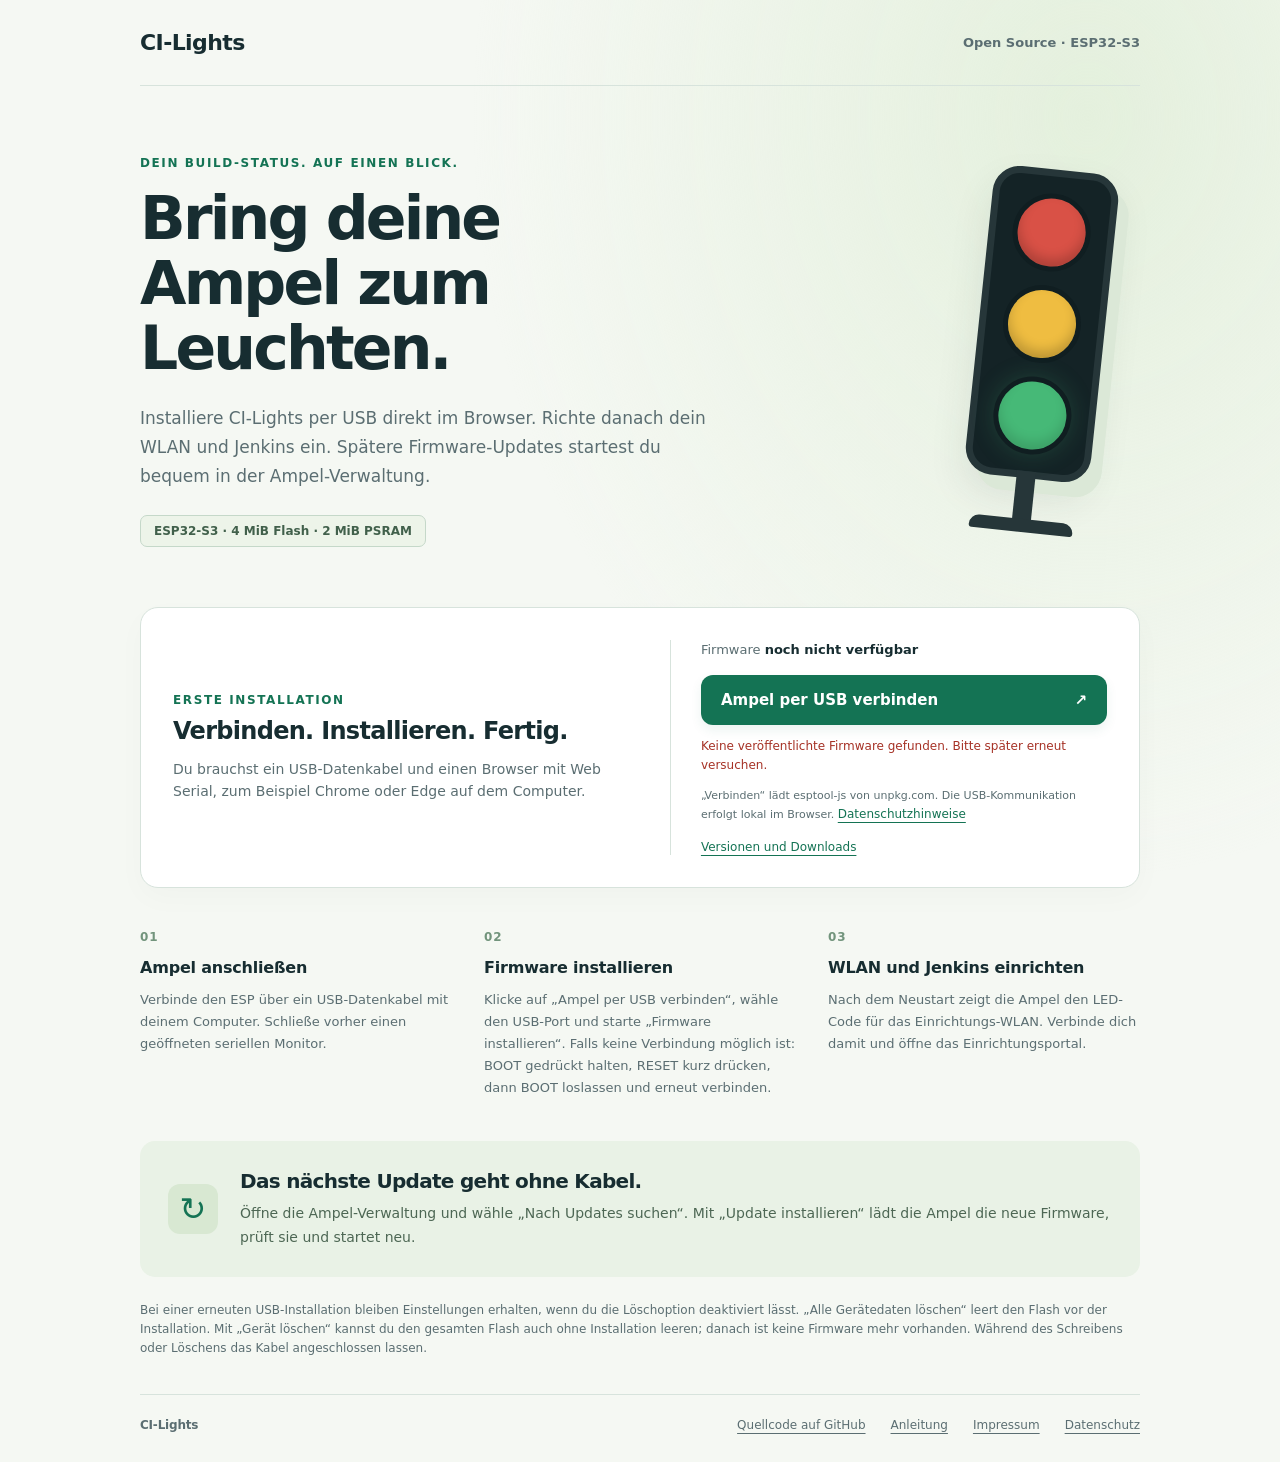
==== web-flasher/index.html @ 0e0edd93 "Add signed GitHub OTA updates and browser installer" ====
<!doctype html>
<html lang="de">
<head>
  <meta charset="utf-8">
  <meta name="viewport" content="width=device-width,initial-scale=1">
  <meta name="referrer" content="no-referrer">
  <meta name="description" content="Installiere CI-Lights auf deinem ESP32-S3 direkt im Browser. Spätere Updates startest du über die Ampel-Verwaltung.">
  <title>CI-Lights installieren</title>
  <link rel="stylesheet" href="styles.css">
  <script type="module" src="installer.js"></script>
</head>
<body>
  <main>
    <header class="brand"><a href="https://github.com/WR-Design-Dev/CI-Lights">CI-Lights</a><span>Open Source · ESP32-S3</span></header>
    <section class="hero" aria-labelledby="title">
      <div class="intro">
        <p class="eyebrow">Dein Build-Status. Auf einen Blick.</p>
        <h1 id="title">Bring deine<br>Ampel zum Leuchten.</h1>
        <p class="lead">Installiere CI-Lights per USB direkt im Browser. Richte danach dein WLAN und Jenkins ein. Spätere Firmware-Updates startest du bequem in der Ampel-Verwaltung.</p>
        <div class="device-tag">ESP32-S3 · 4 MiB Flash · 2 MiB PSRAM</div>
      </div>
      <div class="traffic-light" aria-hidden="true"><span class="lamp red"></span><span class="lamp yellow"></span><span class="lamp green"></span><div class="pole"></div><div class="base"></div></div>
    </section>
    <section class="install-card" aria-labelledby="install-title">
      <div><p class="eyebrow">Erste Installation</p><h2 id="install-title">Verbinden. Installieren. Fertig.</h2><p>Du brauchst ein USB-Datenkabel und einen Browser mit Web Serial, zum Beispiel Chrome oder Edge auf dem Computer.</p></div>
      <div class="install-action">
        <p class="version">Firmware <strong id="firmware-version">wird geladen …</strong></p>
        <button id="connect" class="install-button" type="button" disabled>Ampel per USB verbinden <span aria-hidden="true">↗</span></button>
        <div id="flash-controls" hidden>
          <label class="erase-option"><input id="erase" type="checkbox"> Alle Gerätedaten löschen</label>
          <p class="erase-help">Ausgeschaltet lassen, um WLAN, Zugangsdaten und Branding zu behalten.</p>
          <button id="flash" class="install-button" type="button" disabled>Firmware installieren</button>
          <button id="erase-device" class="secondary-button danger-button" type="button" disabled>Gerät löschen</button>
          <button id="disconnect" class="secondary-button" type="button" disabled>Verbindung trennen</button>
        </div>
        <progress id="flash-progress" max="100" value="0" aria-label="Installationsfortschritt" hidden></progress>
        <p id="installer-status" class="status" role="status">Firmware-Dateien werden geprüft …</p>
        <p class="privacy-note">„Verbinden“ lädt esptool-js von unpkg.com. Die USB-Kommunikation erfolgt lokal im Browser. <a href="datenschutz.html">Datenschutzhinweise</a></p>
        <a id="release-link" href="https://github.com/WR-Design-Dev/CI-Lights/releases" target="_blank" rel="noopener">Versionen und Downloads</a>
      </div>
    </section>
    <section class="steps" aria-label="So funktioniert die Einrichtung">
      <article><span class="step-number">01</span><h3>Ampel anschließen</h3><p>Verbinde den ESP über ein USB-Datenkabel mit deinem Computer. Schließe vorher einen geöffneten seriellen Monitor.</p></article>
      <article><span class="step-number">02</span><h3>Firmware installieren</h3><p>Klicke auf „Ampel per USB verbinden“, wähle den USB-Port und starte „Firmware installieren“. Falls keine Verbindung möglich ist: BOOT gedrückt halten, RESET kurz drücken, dann BOOT loslassen und erneut verbinden.</p></article>
      <article><span class="step-number">03</span><h3>WLAN und Jenkins einrichten</h3><p>Nach dem Neustart zeigt die Ampel den LED-Code für das Einrichtungs-WLAN. Verbinde dich damit und öffne das Einrichtungsportal.</p></article>
    </section>
    <section class="next-update"><div class="update-icon" aria-hidden="true">↻</div><div><h2>Das nächste Update geht ohne Kabel.</h2><p>Öffne die Ampel-Verwaltung und wähle „Nach Updates suchen“. Mit „Update installieren“ lädt die Ampel die neue Firmware, prüft sie und startet neu.</p></div></section>
    <p class="data-note">Bei einer erneuten USB-Installation bleiben Einstellungen erhalten, wenn du die Löschoption deaktiviert lässt. „Alle Gerätedaten löschen“ leert den Flash vor der Installation. Mit „Gerät löschen“ kannst du den gesamten Flash auch ohne Installation leeren; danach ist keine Firmware mehr vorhanden. Während des Schreibens oder Löschens das Kabel angeschlossen lassen.</p>
    <footer><span>CI-Lights</span><a href="https://github.com/WR-Design-Dev/CI-Lights">Quellcode auf GitHub</a><a href="https://github.com/WR-Design-Dev/CI-Lights/blob/main/README.de.md">Anleitung</a><a href="impressum.html">Impressum</a><a href="datenschutz.html">Datenschutz</a></footer>
  </main>
</body>
</html>
---- web-flasher/styles.css ----
:root{color-scheme:light;--ink:#172d31;--muted:#5b6e72;--green:#147354;--line:#d7e3dc;--surface:#fff;--esp-tools-button-color:#147354;--esp-tools-button-border-radius:12px;font-family:Inter,ui-sans-serif,system-ui,-apple-system,"Segoe UI",sans-serif;color:var(--ink);background:#f5f8f3}
*{box-sizing:border-box}body{margin:0;background:radial-gradient(ellipse at 85% 8%,#e4f0dd 0,transparent 40%),#f5f8f3}main{max-width:1080px;margin:auto;padding:0 40px}a{color:var(--green);text-underline-offset:4px}button,a{-webkit-tap-highlight-color:transparent}.brand{display:flex;justify-content:space-between;align-items:center;padding:30px 0;border-bottom:1px solid var(--line)}.brand a{font-size:22px;font-weight:850;letter-spacing:-.6px;color:var(--ink);text-decoration:none}.brand span{color:var(--muted);font-size:13px;font-weight:600}.hero{display:flex;justify-content:space-between;align-items:center;gap:65px;padding:70px 0 60px}.intro{max-width:650px}.eyebrow{margin:0 0 16px;color:var(--green);font-size:12px;letter-spacing:1.6px;font-weight:800;text-transform:uppercase}h1{font-size:clamp(38px,5.4vw,60px);letter-spacing:-2.8px;line-height:1.08;margin:0 0 24px;font-weight:800}.lead{max-width:580px;color:var(--muted);font-size:17px;line-height:1.7;margin:0 0 24px}.device-tag{display:inline-block;padding:8px 13px;border:1px solid #c5d8c9;border-radius:7px;font-size:12px;color:#41604b;font-weight:650;background:#edf4e9}.traffic-light{position:relative;flex:0 0 126px;width:126px;padding:17px;align-self:center;margin:0 35px 55px 0;border:7px solid #263639;border-radius:27px;background:#142326;box-shadow:12px 14px 0 #dbe8d7,0 18px 38px #26363918;transform:rotate(6deg)}.lamp{display:block;width:78px;height:78px;margin:0 0 14px;border-radius:50%;border:5px solid #101e21;box-shadow:inset 0 -7px 12px #0003}.lamp:last-of-type{margin-bottom:0}.red{background:#d95146}.yellow{background:#efbd41}.green{background:#46b977;box-shadow:inset 0 -7px 12px #0002,0 0 23px #46b97735}.pole{position:absolute;top:100%;left:50%;width:19px;height:55px;transform:translateX(-50%);background:#263639}.base{position:absolute;top:calc(100% + 48px);left:50%;transform:translateX(-50%);width:104px;height:13px;border-radius:10px 10px 3px 3px;background:#263639}.install-card{display:grid;grid-template-columns:1.05fr 1fr;gap:38px;align-items:center;padding:32px;border:1px solid var(--line);border-radius:18px;background:var(--surface);box-shadow:0 10px 30px #20362706}h2{margin:0 0 12px;font-size:24px;letter-spacing:-.7px;line-height:1.2}.install-card .eyebrow{margin-bottom:10px}.install-card p:not(.eyebrow){font-size:14px;line-height:1.6;color:var(--muted);margin:0}.install-action{padding-left:30px;border-left:1px solid var(--line)}.install-action .version{margin:0 0 14px!important;font-size:13px!important}.version strong{font-weight:750;color:var(--ink)}.install-button{display:flex;width:100%;justify-content:space-between;align-items:center;gap:20px;border:0;border-radius:12px;padding:16px 20px;background:var(--green);color:white;font-family:inherit;font-size:15px;font-weight:700;cursor:pointer;box-shadow:0 5px 12px #14735415}.install-button:hover{background:#105f45}.install-button:focus-visible{outline:3px solid #78b998;outline-offset:3px}.install-action .status{margin:12px 0!important;font-size:12px!important}.install-action .status[data-error="true"]{color:#a63226}.install-action a{font-size:12px}.steps{display:grid;grid-template-columns:repeat(3,minmax(0,1fr));gap:32px;padding:42px 0}.step-number{display:block;color:#72947c;font-size:12px;font-weight:800;letter-spacing:1px;margin:0 0 14px}h3{font-size:16px;margin:0 0 12px;letter-spacing:-.2px}.steps p{color:var(--muted);font-size:13px;line-height:1.7;margin:0}.next-update{display:flex;gap:22px;align-items:center;border-radius:15px;background:#e9f2e6;padding:28px}.next-update h2{font-size:20px;margin:0 0 9px}.next-update p{color:#4d6754;font-size:14px;line-height:1.65;margin:0}.update-icon{display:grid;place-items:center;flex:0 0 50px;height:50px;font-size:32px;color:var(--green);background:#d8e8d2;border-radius:12px}.data-note{color:var(--muted);font-size:12px;line-height:1.6;margin:24px 0 36px}footer{display:flex;gap:25px;align-items:center;padding:23px 0 30px;border-top:1px solid var(--line);font-size:12px;color:var(--muted)}footer span{font-weight:800;letter-spacing:-.2px;margin-right:auto}footer a{color:var(--muted)}[hidden]{display:none!important}
@media(max-width:760px){main{padding:0 22px}.brand{padding:23px 0}.brand span{font-size:11px}.hero{padding:42px 0;gap:20px}.intro{max-width:520px}h1{letter-spacing:-1.6px}.lead{font-size:15px}.traffic-light{display:none}.install-card{grid-template-columns:1fr;padding:25px;gap:24px}.install-action{padding:23px 0 0;border-left:0;border-top:1px solid var(--line)}.steps{grid-template-columns:1fr;gap:27px;padding:34px 0}.step-number{margin-bottom:8px}.steps h3{margin-bottom:6px}.next-update{align-items:flex-start;padding:23px;gap:15px}.next-update h2{font-size:19px}.update-icon{flex-basis:40px;height:40px;font-size:27px}footer{flex-wrap:wrap;gap:16px}}
.install-button:disabled,.secondary-button:disabled{opacity:.5;cursor:not-allowed}.erase-option{display:flex;align-items:flex-start;gap:9px;margin:18px 0 5px;font-size:13px;font-weight:650}.erase-option input{accent-color:var(--green);margin-top:2px}.install-action .erase-help{font-size:12px!important;margin-bottom:14px!important}.secondary-button{background:transparent;border:1px solid var(--line);border-radius:9px;color:var(--muted);font:inherit;font-size:12px;padding:9px 12px;margin:10px 5px 0 0;cursor:pointer}.danger-button{color:#a63226;border-color:#d9b9b4}.secondary-button:focus-visible{outline:3px solid #78b998;outline-offset:3px}progress{width:100%;height:12px;margin-top:16px;accent-color:var(--green)}.install-action .privacy-note{font-size:11px!important;margin:12px 0!important}.legal{max-width:780px;padding:56px 0 40px}.legal h1{font-size:clamp(30px,5vw,46px);letter-spacing:-1.4px;overflow-wrap:anywhere}.legal h2{font-size:21px;margin:32px 0 14px}.legal p,.legal address{font-size:15px;line-height:1.75;color:var(--muted);font-style:normal}.legal a{overflow-wrap:anywhere}footer{flex-wrap:wrap}
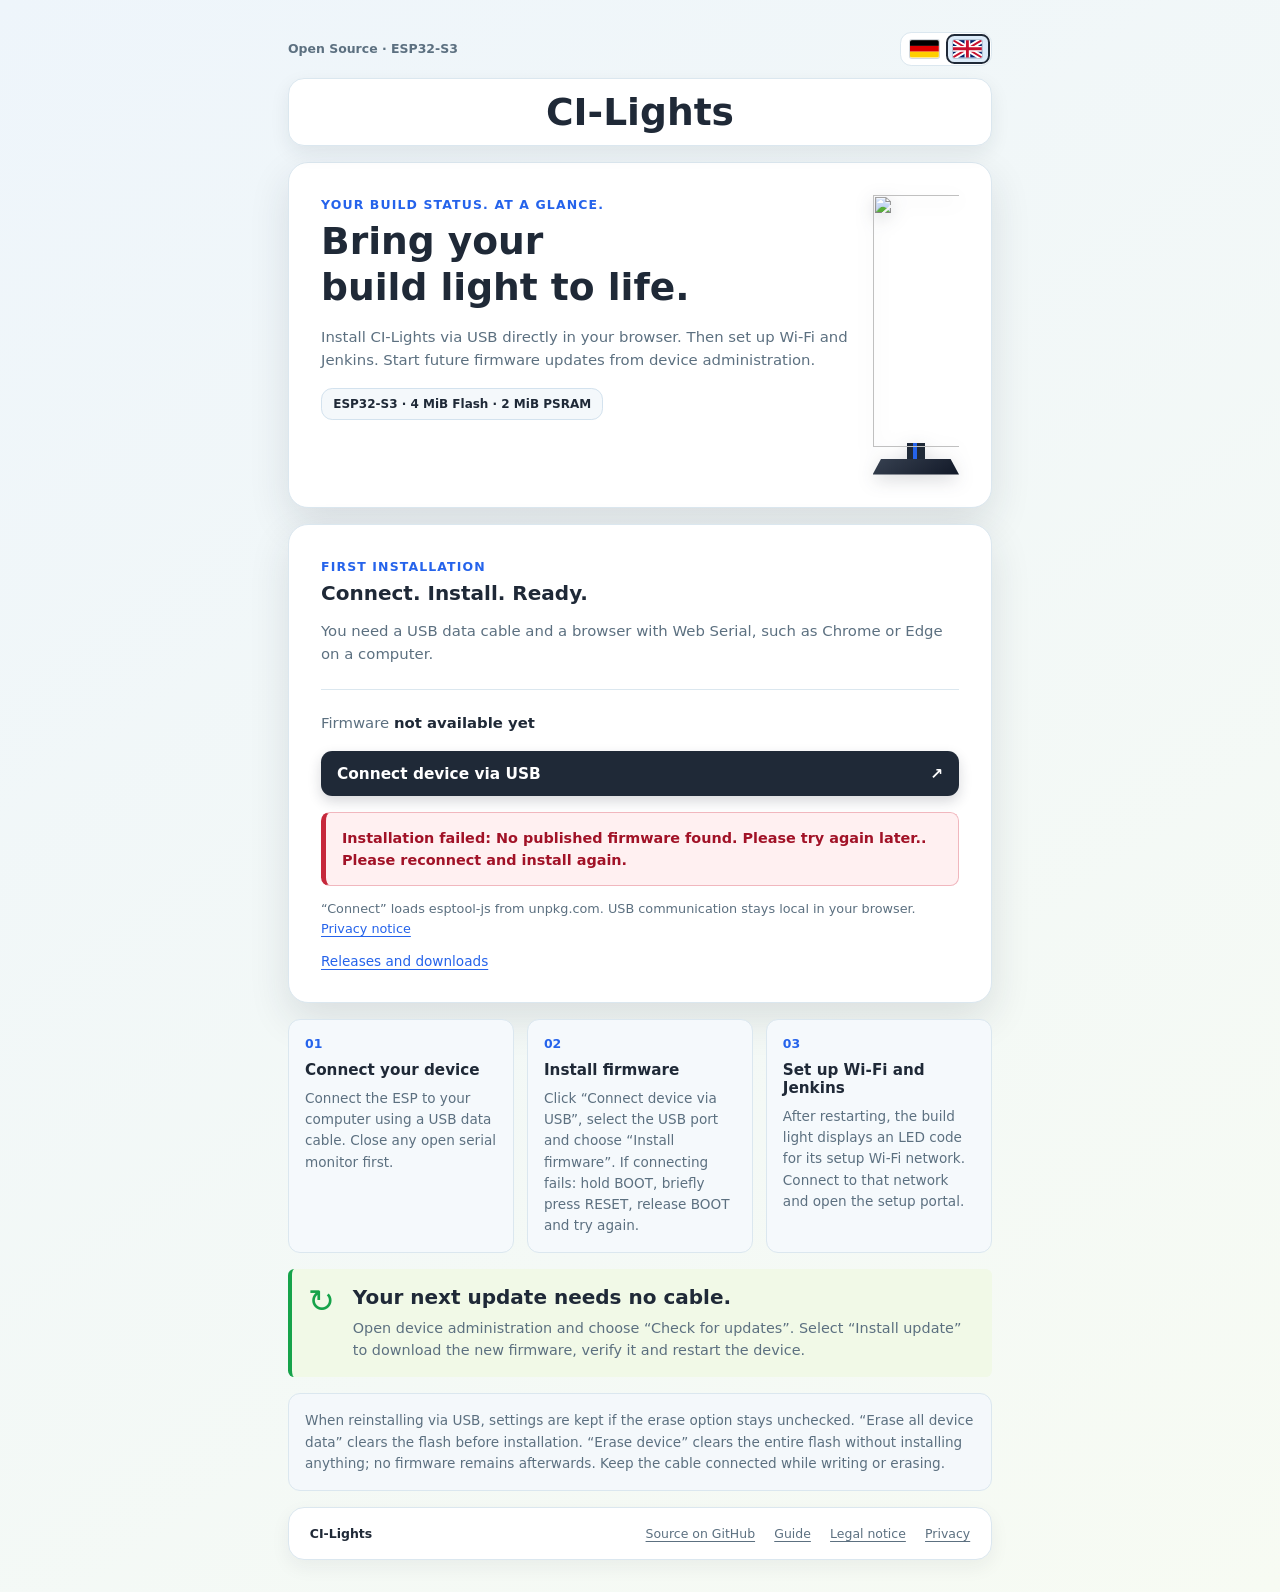
==== commit 20792b55: "Localize flash site and match device administration design" ====
--- a/web-flasher/index.html
+++ b/web-flasher/index.html
@@ -1,52 +1,52 @@
-<!doctype html>
-<html lang="de">
-<head>
-  <meta charset="utf-8">
-  <meta name="viewport" content="width=device-width,initial-scale=1">
-  <meta name="referrer" content="no-referrer">
-  <meta name="description" content="Installiere CI-Lights auf deinem ESP32-S3 direkt im Browser. Spätere Updates startest du über die Ampel-Verwaltung.">
-  <title>CI-Lights installieren</title>
-  <link rel="stylesheet" href="styles.css">
-  <script type="module" src="installer.js"></script>
-</head>
-<body>
-  <main>
-    <header class="brand"><a href="https://github.com/WR-Design-Dev/CI-Lights">CI-Lights</a><span>Open Source · ESP32-S3</span></header>
-    <section class="hero" aria-labelledby="title">
-      <div class="intro">
-        <p class="eyebrow">Dein Build-Status. Auf einen Blick.</p>
-        <h1 id="title">Bring deine<br>Ampel zum Leuchten.</h1>
-        <p class="lead">Installiere CI-Lights per USB direkt im Browser. Richte danach dein WLAN und Jenkins ein. Spätere Firmware-Updates startest du bequem in der Ampel-Verwaltung.</p>
-        <div class="device-tag">ESP32-S3 · 4 MiB Flash · 2 MiB PSRAM</div>
-      </div>
-      <div class="traffic-light" aria-hidden="true"><span class="lamp red"></span><span class="lamp yellow"></span><span class="lamp green"></span><div class="pole"></div><div class="base"></div></div>
-    </section>
-    <section class="install-card" aria-labelledby="install-title">
-      <div><p class="eyebrow">Erste Installation</p><h2 id="install-title">Verbinden. Installieren. Fertig.</h2><p>Du brauchst ein USB-Datenkabel und einen Browser mit Web Serial, zum Beispiel Chrome oder Edge auf dem Computer.</p></div>
-      <div class="install-action">
-        <p class="version">Firmware <strong id="firmware-version">wird geladen …</strong></p>
-        <button id="connect" class="install-button" type="button" disabled>Ampel per USB verbinden <span aria-hidden="true">↗</span></button>
-        <div id="flash-controls" hidden>
-          <label class="erase-option"><input id="erase" type="checkbox"> Alle Gerätedaten löschen</label>
-          <p class="erase-help">Ausgeschaltet lassen, um WLAN, Zugangsdaten und Branding zu behalten.</p>
-          <button id="flash" class="install-button" type="button" disabled>Firmware installieren</button>
-          <button id="erase-device" class="secondary-button danger-button" type="button" disabled>Gerät löschen</button>
-          <button id="disconnect" class="secondary-button" type="button" disabled>Verbindung trennen</button>
-        </div>
-        <progress id="flash-progress" max="100" value="0" aria-label="Installationsfortschritt" hidden></progress>
-        <p id="installer-status" class="status" role="status">Firmware-Dateien werden geprüft …</p>
-        <p class="privacy-note">„Verbinden“ lädt esptool-js von unpkg.com. Die USB-Kommunikation erfolgt lokal im Browser. <a href="datenschutz.html">Datenschutzhinweise</a></p>
-        <a id="release-link" href="https://github.com/WR-Design-Dev/CI-Lights/releases" target="_blank" rel="noopener">Versionen und Downloads</a>
-      </div>
-    </section>
-    <section class="steps" aria-label="So funktioniert die Einrichtung">
-      <article><span class="step-number">01</span><h3>Ampel anschließen</h3><p>Verbinde den ESP über ein USB-Datenkabel mit deinem Computer. Schließe vorher einen geöffneten seriellen Monitor.</p></article>
-      <article><span class="step-number">02</span><h3>Firmware installieren</h3><p>Klicke auf „Ampel per USB verbinden“, wähle den USB-Port und starte „Firmware installieren“. Falls keine Verbindung möglich ist: BOOT gedrückt halten, RESET kurz drücken, dann BOOT loslassen und erneut verbinden.</p></article>
-      <article><span class="step-number">03</span><h3>WLAN und Jenkins einrichten</h3><p>Nach dem Neustart zeigt die Ampel den LED-Code für das Einrichtungs-WLAN. Verbinde dich damit und öffne das Einrichtungsportal.</p></article>
-    </section>
-    <section class="next-update"><div class="update-icon" aria-hidden="true">↻</div><div><h2>Das nächste Update geht ohne Kabel.</h2><p>Öffne die Ampel-Verwaltung und wähle „Nach Updates suchen“. Mit „Update installieren“ lädt die Ampel die neue Firmware, prüft sie und startet neu.</p></div></section>
-    <p class="data-note">Bei einer erneuten USB-Installation bleiben Einstellungen erhalten, wenn du die Löschoption deaktiviert lässt. „Alle Gerätedaten löschen“ leert den Flash vor der Installation. Mit „Gerät löschen“ kannst du den gesamten Flash auch ohne Installation leeren; danach ist keine Firmware mehr vorhanden. Während des Schreibens oder Löschens das Kabel angeschlossen lassen.</p>
-    <footer><span>CI-Lights</span><a href="https://github.com/WR-Design-Dev/CI-Lights">Quellcode auf GitHub</a><a href="https://github.com/WR-Design-Dev/CI-Lights/blob/main/README.de.md">Anleitung</a><a href="impressum.html">Impressum</a><a href="datenschutz.html">Datenschutz</a></footer>
-  </main>
-</body>
-</html>
+<!doctype html>
+<html lang="en">
+<head>
+  <meta charset="utf-8">
+  <meta name="viewport" content="width=device-width,initial-scale=1">
+  <meta name="referrer" content="no-referrer">
+  <meta name="description" content="Install CI-Lights on your ESP32-S3 directly in your browser. Start future updates from device administration." data-i18n-content="pageDescription">
+  <title data-i18n="pageTitle">Install CI-Lights</title>
+  <link rel="stylesheet" href="styles.css">
+  <script type="module" src="installer.js"></script>
+</head>
+<body>
+  <main>
+    <header class="brand"><a href="https://github.com/WR-Design-Dev/CI-Lights">CI-Lights</a><div class="header-tools"><span class="project-tag">Open Source · ESP32-S3</span><div class="language-switch" role="group" aria-label="Language" data-i18n-aria-label="languageLabel"><button type="button" data-language="de" aria-label="German" title="German" data-i18n-aria-label="germanLanguage" data-i18n-title="germanLanguage" aria-pressed="false" disabled><svg class="flag" viewBox="0 0 60 36" aria-hidden="true"><rect width="60" height="12" fill="#000"/><rect y="12" width="60" height="12" fill="#dd0000"/><rect y="24" width="60" height="12" fill="#ffce00"/></svg></button><button type="button" data-language="en" aria-label="English" title="English" data-i18n-aria-label="englishLanguage" data-i18n-title="englishLanguage" aria-pressed="true" disabled><svg class="flag" viewBox="0 0 60 36" aria-hidden="true"><rect width="60" height="36" fill="#012169"/><path d="M0 0L60 36M60 0L0 36" stroke="#fff" stroke-width="12"/><path d="M0 0L60 36M60 0L0 36" stroke="#c8102e" stroke-width="4"/><path d="M30 0V36M0 18H60" stroke="#fff" stroke-width="12"/><path d="M30 0V36M0 18H60" stroke="#c8102e" stroke-width="6"/></svg></button></div></div></header>
+    <section class="hero" aria-labelledby="title">
+      <div class="intro">
+        <p class="eyebrow" data-i18n="heroEyebrow">Your build status. At a glance.</p>
+        <h1 id="title" data-i18n-html="heroTitle">Bring your<br>build light to life.</h1>
+        <p class="lead" data-i18n="heroLead">Install CI-Lights via USB directly in your browser. Then set up Wi-Fi and Jenkins. Start future firmware updates from device administration.</p>
+        <div class="device-tag">ESP32-S3 · 4 MiB Flash · 2 MiB PSRAM</div>
+      </div>
+      <aside class="traffic-light" aria-hidden="true"><object id="traffic-light-preview" class="traffic-light-top" data="TrafficLight.svg" type="image/svg+xml" width="128" height="252" aria-hidden="true" tabindex="-1"><img src="TrafficLight.svg" alt="" width="128" height="252"></object><div class="traffic-light-middle"></div><div class="traffic-light-base"></div></aside>
+    </section>
+    <section class="install-card" aria-labelledby="install-title">
+      <div><p class="eyebrow" data-i18n="installEyebrow">First installation</p><h2 id="install-title" data-i18n="installTitle">Connect. Install. Ready.</h2><p data-i18n="installRequirements">You need a USB data cable and a browser with Web Serial, such as Chrome or Edge on a computer.</p></div>
+      <div class="install-action">
+        <p class="version">Firmware <strong id="firmware-version" data-i18n="loading">loading …</strong></p>
+        <button id="connect" class="install-button" type="button" disabled><span data-i18n="connectButton">Connect device via USB</span> <span aria-hidden="true">↗</span></button>
+        <div id="flash-controls" hidden>
+          <label class="erase-option"><input id="erase" type="checkbox"> <span data-i18n="eraseOption">Erase all device data</span></label>
+          <p class="erase-help" data-i18n="eraseHelp">Leave unchecked to keep Wi-Fi settings, credentials and branding.</p>
+          <button id="flash" class="install-button" type="button" disabled data-i18n="flashButton">Install firmware</button>
+          <button id="erase-device" class="secondary-button danger-button" type="button" disabled data-i18n="eraseButton">Erase device</button>
+          <button id="disconnect" class="secondary-button" type="button" disabled data-i18n="disconnectButton">Disconnect</button>
+        </div>
+        <progress id="flash-progress" max="100" value="0" aria-label="Installation progress" data-i18n-aria-label="progressLabel" hidden></progress>
+        <p id="installer-status" class="status" role="status" data-i18n="checkingFiles">Checking firmware files …</p>
+        <p class="privacy-note" data-i18n-html="privacyNote">“Connect” loads esptool-js from unpkg.com. USB communication stays local in your browser. <a href="datenschutz.html">Privacy notice</a></p>
+        <a id="release-link" href="https://github.com/WR-Design-Dev/CI-Lights/releases" target="_blank" rel="noopener" data-i18n="releases">Releases and downloads</a>
+      </div>
+    </section>
+    <section class="steps" aria-label="Setup instructions" data-i18n-aria-label="stepsLabel">
+      <article><span class="step-number">01</span><h3 data-i18n="stepOneTitle">Connect your device</h3><p data-i18n="stepOneText">Connect the ESP to your computer using a USB data cable. Close any open serial monitor first.</p></article>
+      <article><span class="step-number">02</span><h3 data-i18n="stepTwoTitle">Install firmware</h3><p data-i18n="stepTwoText">Click “Connect device via USB”, select the USB port and choose “Install firmware”. If connecting fails: hold BOOT, briefly press RESET, release BOOT and try again.</p></article>
+      <article><span class="step-number">03</span><h3 data-i18n="stepThreeTitle">Set up Wi-Fi and Jenkins</h3><p data-i18n="stepThreeText">After restarting, the build light displays an LED code for its setup Wi-Fi network. Connect to that network and open the setup portal.</p></article>
+    </section>
+    <section class="next-update"><div class="update-icon" aria-hidden="true">↻</div><div><h2 data-i18n="updateTitle">Your next update needs no cable.</h2><p data-i18n="updateText">Open device administration and choose “Check for updates”. Select “Install update” to download the new firmware, verify it and restart the device.</p></div></section>
+    <p class="data-note" data-i18n="dataNote">When reinstalling via USB, settings are kept if the erase option stays unchecked. “Erase all device data” clears the flash before installation. “Erase device” clears the entire flash without installing anything; no firmware remains afterwards. Keep the cable connected while writing or erasing.</p>
+    <footer><span>CI-Lights</span><a href="https://github.com/WR-Design-Dev/CI-Lights" data-i18n="sourceLink">Source on GitHub</a><a href="https://github.com/WR-Design-Dev/CI-Lights/blob/main/README.md" data-i18n-href="guideHref" data-i18n="guideLink">Guide</a><a href="impressum.html" data-i18n="legalLink">Legal notice</a><a href="datenschutz.html" data-i18n="privacyLink">Privacy</a></footer>
+  </main>
+</body>
+</html>
--- a/web-flasher/styles.css
+++ b/web-flasher/styles.css
@@ -1,4 +1,138 @@
-:root{color-scheme:light;--ink:#172d31;--muted:#5b6e72;--green:#147354;--line:#d7e3dc;--surface:#fff;--esp-tools-button-color:#147354;--esp-tools-button-border-radius:12px;font-family:Inter,ui-sans-serif,system-ui,-apple-system,"Segoe UI",sans-serif;color:var(--ink);background:#f5f8f3}
-*{box-sizing:border-box}body{margin:0;background:radial-gradient(ellipse at 85% 8%,#e4f0dd 0,transparent 40%),#f5f8f3}main{max-width:1080px;margin:auto;padding:0 40px}a{color:var(--green);text-underline-offset:4px}button,a{-webkit-tap-highlight-color:transparent}.brand{display:flex;justify-content:space-between;align-items:center;padding:30px 0;border-bottom:1px solid var(--line)}.brand a{font-size:22px;font-weight:850;letter-spacing:-.6px;color:var(--ink);text-decoration:none}.brand span{color:var(--muted);font-size:13px;font-weight:600}.hero{display:flex;justify-content:space-between;align-items:center;gap:65px;padding:70px 0 60px}.intro{max-width:650px}.eyebrow{margin:0 0 16px;color:var(--green);font-size:12px;letter-spacing:1.6px;font-weight:800;text-transform:uppercase}h1{font-size:clamp(38px,5.4vw,60px);letter-spacing:-2.8px;line-height:1.08;margin:0 0 24px;font-weight:800}.lead{max-width:580px;color:var(--muted);font-size:17px;line-height:1.7;margin:0 0 24px}.device-tag{display:inline-block;padding:8px 13px;border:1px solid #c5d8c9;border-radius:7px;font-size:12px;color:#41604b;font-weight:650;background:#edf4e9}.traffic-light{position:relative;flex:0 0 126px;width:126px;padding:17px;align-self:center;margin:0 35px 55px 0;border:7px solid #263639;border-radius:27px;background:#142326;box-shadow:12px 14px 0 #dbe8d7,0 18px 38px #26363918;transform:rotate(6deg)}.lamp{display:block;width:78px;height:78px;margin:0 0 14px;border-radius:50%;border:5px solid #101e21;box-shadow:inset 0 -7px 12px #0003}.lamp:last-of-type{margin-bottom:0}.red{background:#d95146}.yellow{background:#efbd41}.green{background:#46b977;box-shadow:inset 0 -7px 12px #0002,0 0 23px #46b97735}.pole{position:absolute;top:100%;left:50%;width:19px;height:55px;transform:translateX(-50%);background:#263639}.base{position:absolute;top:calc(100% + 48px);left:50%;transform:translateX(-50%);width:104px;height:13px;border-radius:10px 10px 3px 3px;background:#263639}.install-card{display:grid;grid-template-columns:1.05fr 1fr;gap:38px;align-items:center;padding:32px;border:1px solid var(--line);border-radius:18px;background:var(--surface);box-shadow:0 10px 30px #20362706}h2{margin:0 0 12px;font-size:24px;letter-spacing:-.7px;line-height:1.2}.install-card .eyebrow{margin-bottom:10px}.install-card p:not(.eyebrow){font-size:14px;line-height:1.6;color:var(--muted);margin:0}.install-action{padding-left:30px;border-left:1px solid var(--line)}.install-action .version{margin:0 0 14px!important;font-size:13px!important}.version strong{font-weight:750;color:var(--ink)}.install-button{display:flex;width:100%;justify-content:space-between;align-items:center;gap:20px;border:0;border-radius:12px;padding:16px 20px;background:var(--green);color:white;font-family:inherit;font-size:15px;font-weight:700;cursor:pointer;box-shadow:0 5px 12px #14735415}.install-button:hover{background:#105f45}.install-button:focus-visible{outline:3px solid #78b998;outline-offset:3px}.install-action .status{margin:12px 0!important;font-size:12px!important}.install-action .status[data-error="true"]{color:#a63226}.install-action a{font-size:12px}.steps{display:grid;grid-template-columns:repeat(3,minmax(0,1fr));gap:32px;padding:42px 0}.step-number{display:block;color:#72947c;font-size:12px;font-weight:800;letter-spacing:1px;margin:0 0 14px}h3{font-size:16px;margin:0 0 12px;letter-spacing:-.2px}.steps p{color:var(--muted);font-size:13px;line-height:1.7;margin:0}.next-update{display:flex;gap:22px;align-items:center;border-radius:15px;background:#e9f2e6;padding:28px}.next-update h2{font-size:20px;margin:0 0 9px}.next-update p{color:#4d6754;font-size:14px;line-height:1.65;margin:0}.update-icon{display:grid;place-items:center;flex:0 0 50px;height:50px;font-size:32px;color:var(--green);background:#d8e8d2;border-radius:12px}.data-note{color:var(--muted);font-size:12px;line-height:1.6;margin:24px 0 36px}footer{display:flex;gap:25px;align-items:center;padding:23px 0 30px;border-top:1px solid var(--line);font-size:12px;color:var(--muted)}footer span{font-weight:800;letter-spacing:-.2px;margin-right:auto}footer a{color:var(--muted)}[hidden]{display:none!important}
-@media(max-width:760px){main{padding:0 22px}.brand{padding:23px 0}.brand span{font-size:11px}.hero{padding:42px 0;gap:20px}.intro{max-width:520px}h1{letter-spacing:-1.6px}.lead{font-size:15px}.traffic-light{display:none}.install-card{grid-template-columns:1fr;padding:25px;gap:24px}.install-action{padding:23px 0 0;border-left:0;border-top:1px solid var(--line)}.steps{grid-template-columns:1fr;gap:27px;padding:34px 0}.step-number{margin-bottom:8px}.steps h3{margin-bottom:6px}.next-update{align-items:flex-start;padding:23px;gap:15px}.next-update h2{font-size:19px}.update-icon{flex-basis:40px;height:40px;font-size:27px}footer{flex-wrap:wrap;gap:16px}}
-.install-button:disabled,.secondary-button:disabled{opacity:.5;cursor:not-allowed}.erase-option{display:flex;align-items:flex-start;gap:9px;margin:18px 0 5px;font-size:13px;font-weight:650}.erase-option input{accent-color:var(--green);margin-top:2px}.install-action .erase-help{font-size:12px!important;margin-bottom:14px!important}.secondary-button{background:transparent;border:1px solid var(--line);border-radius:9px;color:var(--muted);font:inherit;font-size:12px;padding:9px 12px;margin:10px 5px 0 0;cursor:pointer}.danger-button{color:#a63226;border-color:#d9b9b4}.secondary-button:focus-visible{outline:3px solid #78b998;outline-offset:3px}progress{width:100%;height:12px;margin-top:16px;accent-color:var(--green)}.install-action .privacy-note{font-size:11px!important;margin:12px 0!important}.legal{max-width:780px;padding:56px 0 40px}.legal h1{font-size:clamp(30px,5vw,46px);letter-spacing:-1.4px;overflow-wrap:anywhere}.legal h2{font-size:21px;margin:32px 0 14px}.legal p,.legal address{font-size:15px;line-height:1.75;color:var(--muted);font-style:normal}.legal a{overflow-wrap:anywhere}footer{flex-wrap:wrap}
+/* Colours, typography and controls follow the CI-Lights administration UI. */
+:root {
+  color-scheme: light;
+  --navy: #1f2937;
+  --blue: #2563eb;
+  --green: #16a34a;
+  --ink: #102a43;
+  --muted: #5c7080;
+  --surface: #fff;
+  --line: #dbe7ef;
+}
+* { box-sizing: border-box; }
+body {
+  margin: 0;
+  min-height: 100vh;
+  background: linear-gradient(145deg, #eef5fb, #f7fbf3);
+  color: var(--ink);
+  font-family: system-ui, -apple-system, BlinkMacSystemFont, "Segoe UI", sans-serif;
+}
+main { position: relative; max-width: 48rem; margin: auto; padding: clamp(1rem, 4vw, 2rem); }
+a { color: var(--blue); text-underline-offset: .2rem; }
+button, a { -webkit-tap-highlight-color: transparent; }
+button {
+  min-height: 2.8rem;
+  border: 0;
+  border-radius: .7rem;
+  background: var(--navy);
+  color: #fff;
+  padding: .75rem 1rem;
+  font: inherit;
+  font-size: .96rem;
+  font-weight: 700;
+  box-shadow: 0 .35rem .8rem rgba(31, 41, 55, .18);
+  cursor: pointer;
+}
+button:active { transform: translateY(1px); }
+button:disabled { cursor: not-allowed; opacity: .48; }
+button:focus-visible, a:focus-visible { outline: 3px solid #b9d7fa; outline-offset: 3px; }
+.brand { display: flex; flex-direction: column; margin: 0 0 1rem; gap: .75rem; }
+.brand > a {
+  display: block;
+  padding: .7rem 1rem;
+  border: 1px solid var(--line);
+  border-radius: 1rem;
+  background: #fff;
+  color: var(--navy);
+  font-size: clamp(1.7rem, 7vw, 2.35rem);
+  font-weight: 800;
+  text-align: center;
+  text-decoration: none;
+  box-shadow: 0 .45rem 1.2rem rgba(31, 41, 55, .08);
+}
+.header-tools { order: -1; display: flex; align-items: center; justify-content: space-between; gap: 1rem; }
+.project-tag { color: var(--muted); font-size: .78rem; font-weight: 650; }
+/* Same flag sizing, spacing and active outline as the administration switch. */
+.language-switch { display: flex; align-items: center; gap: .2rem; width: max-content; margin-left: auto; padding: .2rem; border: 1px solid #dbe7ef; border-radius: .7rem; background: #fff; }
+.language-switch button { width: auto; min-height: 0; margin: 0; padding: .25rem .35rem; border-radius: .4rem; background: transparent; box-shadow: none; line-height: 1; }
+.language-switch .flag { display: block; width: 1.8rem; height: 1.1rem; border-radius: .12rem; box-shadow: 0 0 0 1px rgba(16, 42, 67, .18); }
+.language-switch button[aria-pressed="true"] { background: #dcebf9; outline: 2px solid var(--navy); }
+.language-switch button:focus-visible { outline: 3px solid var(--blue); outline-offset: 2px; }
+.hero, .install-card, .legal {
+  background: var(--surface);
+  border: 1px solid var(--line);
+  border-radius: 1.25rem;
+  padding: clamp(1.25rem, 5vw, 2rem);
+  box-shadow: 0 1rem 2.5rem rgba(31, 41, 55, .12);
+}
+.hero { display: grid; grid-template-columns: minmax(0, 1fr) 5.4rem; gap: 1.15rem; align-items: stretch; }
+.intro { min-width: 0; }
+.eyebrow { margin: 0; color: var(--blue); font-size: .78rem; font-weight: 800; letter-spacing: .09em; text-transform: uppercase; }
+h1 { margin: .3rem 0 1rem; color: var(--navy); font-size: clamp(1.7rem, 7vw, 2.35rem); line-height: 1.2; }
+h2 { margin: 0 0 .5rem; color: var(--navy); font-size: 1.25rem; }
+h3 { margin: 0 0 .6rem; color: var(--navy); font-size: .95rem; }
+p { line-height: 1.55; }
+.lead { margin: 0 0 1rem; color: var(--muted); font-size: .93rem; }
+.device-tag { display: inline-block; padding: .5rem .7rem; border: 1px solid #d3e2ee; border-radius: .7rem; background: #f4f8fb; color: var(--navy); font-size: .75rem; font-weight: 700; }
+.traffic-light { display: flex; min-height: 100%; flex-direction: column; align-items: center; filter: drop-shadow(0 .35rem .55rem rgba(31, 41, 55, .18)); }
+.traffic-light-top { display: block; width: 100%; height: auto; aspect-ratio: 128 / 252; flex: 0 0 auto; margin-bottom: -.55rem; position: relative; z-index: 1; pointer-events: none; }
+.traffic-light-middle { width: 1.15rem; min-height: 1rem; flex: 1 1 auto; background: linear-gradient(90deg, #1f2937 0, #1f2937 34%, #2563eb 34%, #2563eb 55%, #1f2937 55%); }
+.traffic-light-base { width: 100%; height: 1rem; flex: 0 0 auto; background: linear-gradient(145deg, #374151, #111827); clip-path: polygon(10% 0, 90% 0, 100% 100%, 0 100%); }
+.install-card { margin-top: 1rem; }
+.install-card .eyebrow { margin-bottom: .35rem; }
+.install-card p:not(.eyebrow) { color: var(--muted); font-size: .93rem; }
+.install-card > div:first-child > p:last-child { margin-bottom: 0; }
+.install-action { margin-top: 1.4rem; padding-top: 1.4rem; border-top: 1px solid var(--line); }
+.version { margin: 0 0 1rem; }
+.version strong { color: var(--navy); font-weight: 800; }
+.install-button { display: flex; width: 100%; align-items: center; justify-content: space-between; gap: 1rem; }
+.install-button:hover:not(:disabled) { background: #374151; }
+.erase-option { display: flex; align-items: flex-start; gap: .6rem; margin: 1rem 0 .4rem; color: var(--navy); font-size: .9rem; font-weight: 700; }
+.erase-option input { margin: .2rem 0 0; accent-color: var(--blue); }
+.erase-option input:focus-visible { outline: 3px solid #b9d7fa; outline-offset: 2px; }
+.install-card .erase-help { margin: .4rem 0 1rem; font-size: .85rem !important; }
+.secondary-button { margin: .75rem .4rem 0 0; background: #e8f1f8; color: var(--navy); box-shadow: none; }
+.secondary-button:hover:not(:disabled) { background: #d6e9fb; }
+.danger-button { background: #a11227; color: #fff; }
+.danger-button:hover:not(:disabled) { background: #870e20; }
+progress { width: 100%; margin-top: 1rem; accent-color: var(--blue); }
+.install-card .status {
+  margin: 1rem 0 .5rem;
+  padding: .85rem 1rem;
+  border: 1px solid #c7d9e8;
+  border-left: .35rem solid var(--blue);
+  border-radius: .55rem;
+  background: #f2f8fd;
+  white-space: pre-wrap;
+  color: var(--navy) !important;
+  font-size: .9rem !important;
+  font-weight: 650;
+}
+.install-card .status[data-error="true"] { border-color: #f1b7be; border-left-color: #c6283b; background: #fff0f1; color: #a11227 !important; }
+.install-card .privacy-note { font-size: .8rem !important; }
+.install-action > a { font-size: .85rem; }
+.steps { display: grid; grid-template-columns: repeat(3, minmax(0, 1fr)); gap: .8rem; margin: 1rem 0; }
+.steps article { min-width: 0; padding: 1rem; border: 1px solid var(--line); border-radius: .75rem; background: #f5f9fc; }
+.step-number { display: block; margin-bottom: .6rem; color: var(--blue); font-size: .78rem; font-weight: 800; }
+.steps p { margin: 0; color: var(--muted); font-size: .85rem; }
+.next-update { display: flex; align-items: flex-start; gap: .8rem; padding: 1rem; border-left: .3rem solid var(--green); border-radius: .4rem; background: #f1f9e7; }
+.next-update p { margin: .4rem 0 0; color: var(--muted); font-size: .9rem; }
+.update-icon { color: var(--green); flex: 0 0 2rem; font-size: 2rem; line-height: 1; }
+.data-note { margin: 1rem 0; padding: 1rem; border: 1px solid var(--line); border-radius: .75rem; background: #f4f8fb; color: var(--muted); font-size: .85rem; }
+footer { display: flex; flex-wrap: wrap; align-items: center; gap: .8rem 1.2rem; margin-top: 1rem; padding: 1.15rem 1.3rem; border: 1px solid var(--line); border-radius: 1rem; background: #fff; color: var(--muted); font-size: .78rem; box-shadow: 0 .45rem 1.2rem rgba(31, 41, 55, .06); }
+footer span { margin-right: auto; color: var(--navy); font-weight: 800; }
+footer a { color: var(--muted); }
+.legal h1 { overflow-wrap: anywhere; }
+.legal h2 { margin: 1.5rem 0 .6rem; }
+.legal p, .legal address { color: var(--muted); font-size: .93rem; line-height: 1.65; font-style: normal; }
+.legal a { overflow-wrap: anywhere; }
+[hidden] { display: none !important; }
+@media (max-width: 600px) { .steps { grid-template-columns: 1fr; } }
+@media (max-width: 430px) {
+  main { padding: .75rem; }
+  .hero, .install-card, .legal { padding: 1.1rem; border-radius: 1rem; }
+  .hero { grid-template-columns: minmax(0, 1fr) 3.3rem; gap: .75rem; }
+  .device-tag { font-size: .67rem; }
+  .next-update { padding: .85rem; }
+  footer { gap: .7rem 1rem; padding: 1rem; }
+}
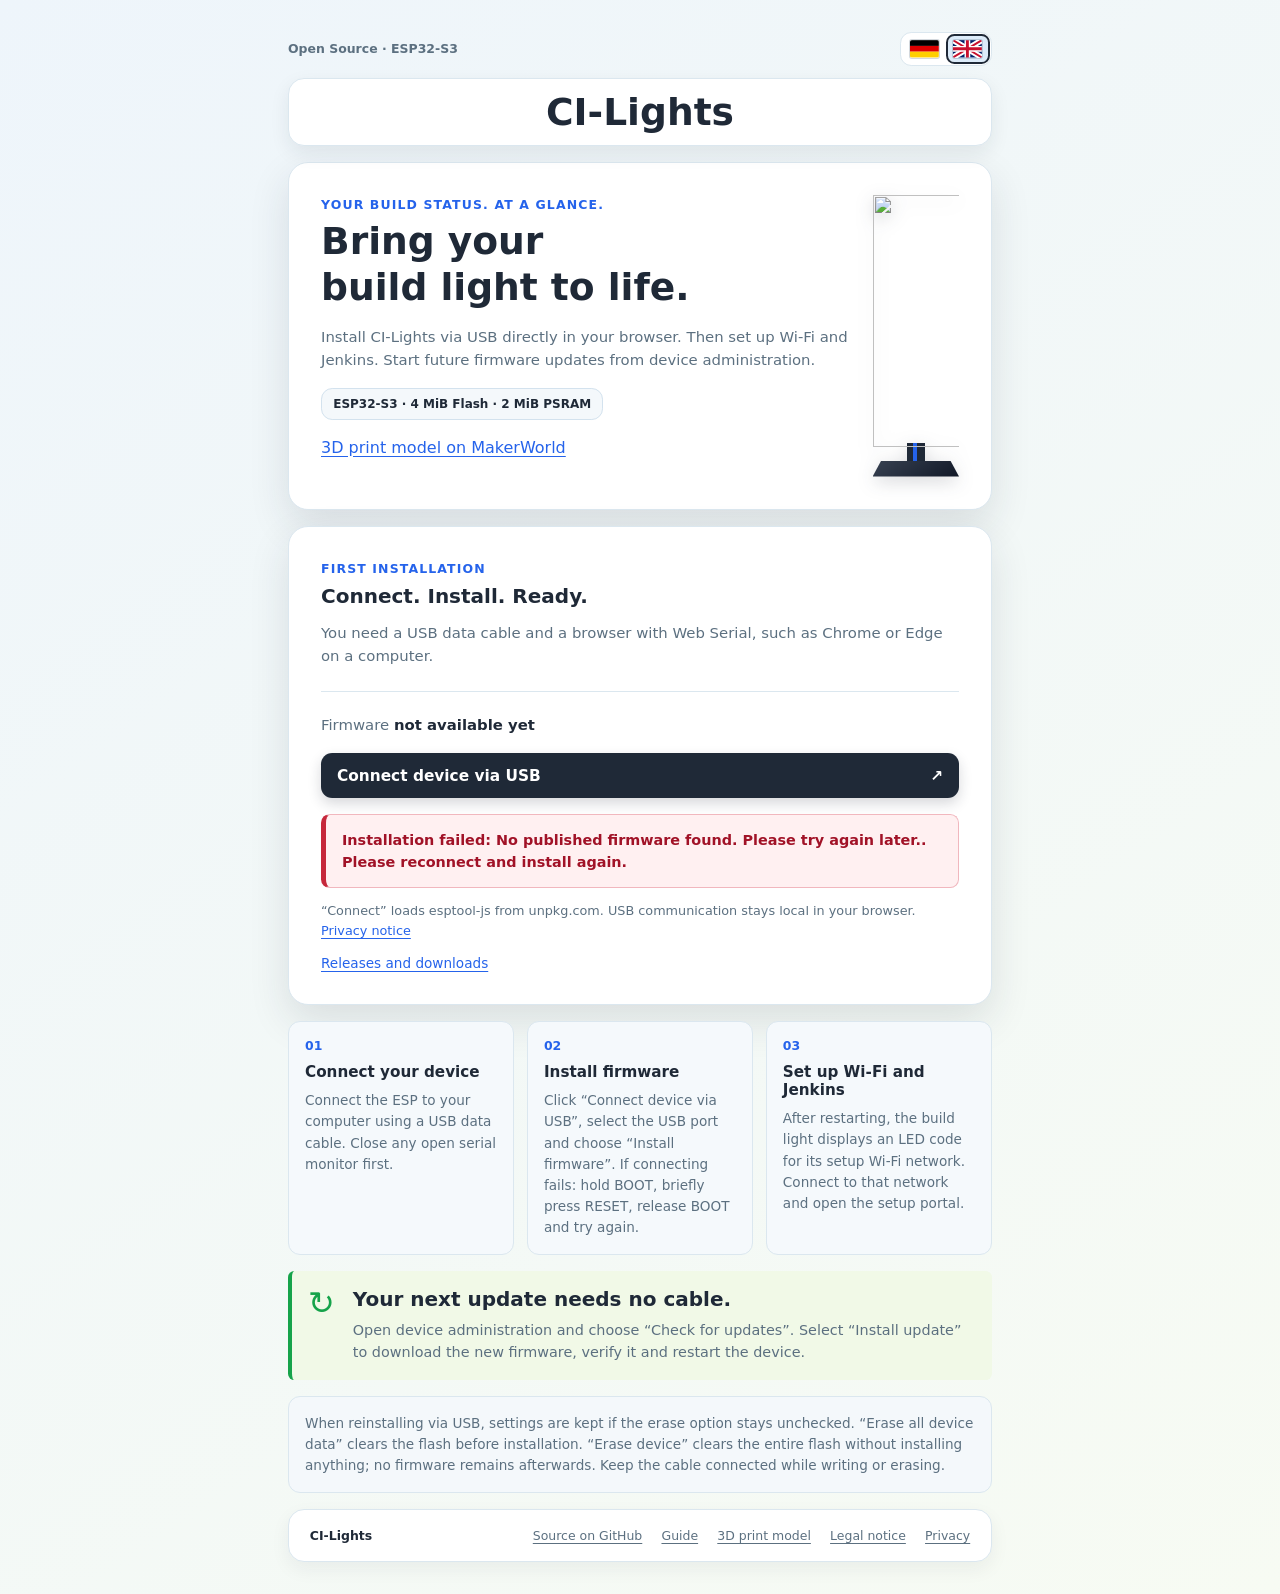
==== commit 8bd7f392: "Link CI-Lights 3D print model from flash site and READMEs" ====
--- a/web-flasher/index.html
+++ b/web-flasher/index.html
@@ -17,7 +17,8 @@
         <p class="eyebrow" data-i18n="heroEyebrow">Your build status. At a glance.</p>
         <h1 id="title" data-i18n-html="heroTitle">Bring your<br>build light to life.</h1>
         <p class="lead" data-i18n="heroLead">Install CI-Lights via USB directly in your browser. Then set up Wi-Fi and Jenkins. Start future firmware updates from device administration.</p>
-        <div class="device-tag">ESP32-S3 · 4 MiB Flash · 2 MiB PSRAM</div>
+        <div class="device-tag">ESP32-S3 · 4 MiB Flash · 2 MiB PSRAM</div>
+        <p><a href="https://makerworld.com/de/models/3352315-ci-lights" target="_blank" rel="noopener noreferrer" data-i18n="modelLink">3D print model on MakerWorld</a></p>
       </div>
       <aside class="traffic-light" aria-hidden="true"><object id="traffic-light-preview" class="traffic-light-top" data="TrafficLight.svg" type="image/svg+xml" width="128" height="252" aria-hidden="true" tabindex="-1"><img src="TrafficLight.svg" alt="" width="128" height="252"></object><div class="traffic-light-middle"></div><div class="traffic-light-base"></div></aside>
     </section>
@@ -46,7 +47,7 @@
     </section>
     <section class="next-update"><div class="update-icon" aria-hidden="true">↻</div><div><h2 data-i18n="updateTitle">Your next update needs no cable.</h2><p data-i18n="updateText">Open device administration and choose “Check for updates”. Select “Install update” to download the new firmware, verify it and restart the device.</p></div></section>
     <p class="data-note" data-i18n="dataNote">When reinstalling via USB, settings are kept if the erase option stays unchecked. “Erase all device data” clears the flash before installation. “Erase device” clears the entire flash without installing anything; no firmware remains afterwards. Keep the cable connected while writing or erasing.</p>
-    <footer><span>CI-Lights</span><a href="https://github.com/WR-Design-Dev/CI-Lights" data-i18n="sourceLink">Source on GitHub</a><a href="https://github.com/WR-Design-Dev/CI-Lights/blob/main/README.md" data-i18n-href="guideHref" data-i18n="guideLink">Guide</a><a href="impressum.html" data-i18n="legalLink">Legal notice</a><a href="datenschutz.html" data-i18n="privacyLink">Privacy</a></footer>
+    <footer><span>CI-Lights</span><a href="https://github.com/WR-Design-Dev/CI-Lights" data-i18n="sourceLink">Source on GitHub</a><a href="https://github.com/WR-Design-Dev/CI-Lights/blob/main/README.md" data-i18n-href="guideHref" data-i18n="guideLink">Guide</a><a href="https://makerworld.com/de/models/3352315-ci-lights" target="_blank" rel="noopener noreferrer" data-i18n="modelFooter">3D print model</a><a href="impressum.html" data-i18n="legalLink">Legal notice</a><a href="datenschutz.html" data-i18n="privacyLink">Privacy</a></footer>
   </main>
 </body>
 </html>
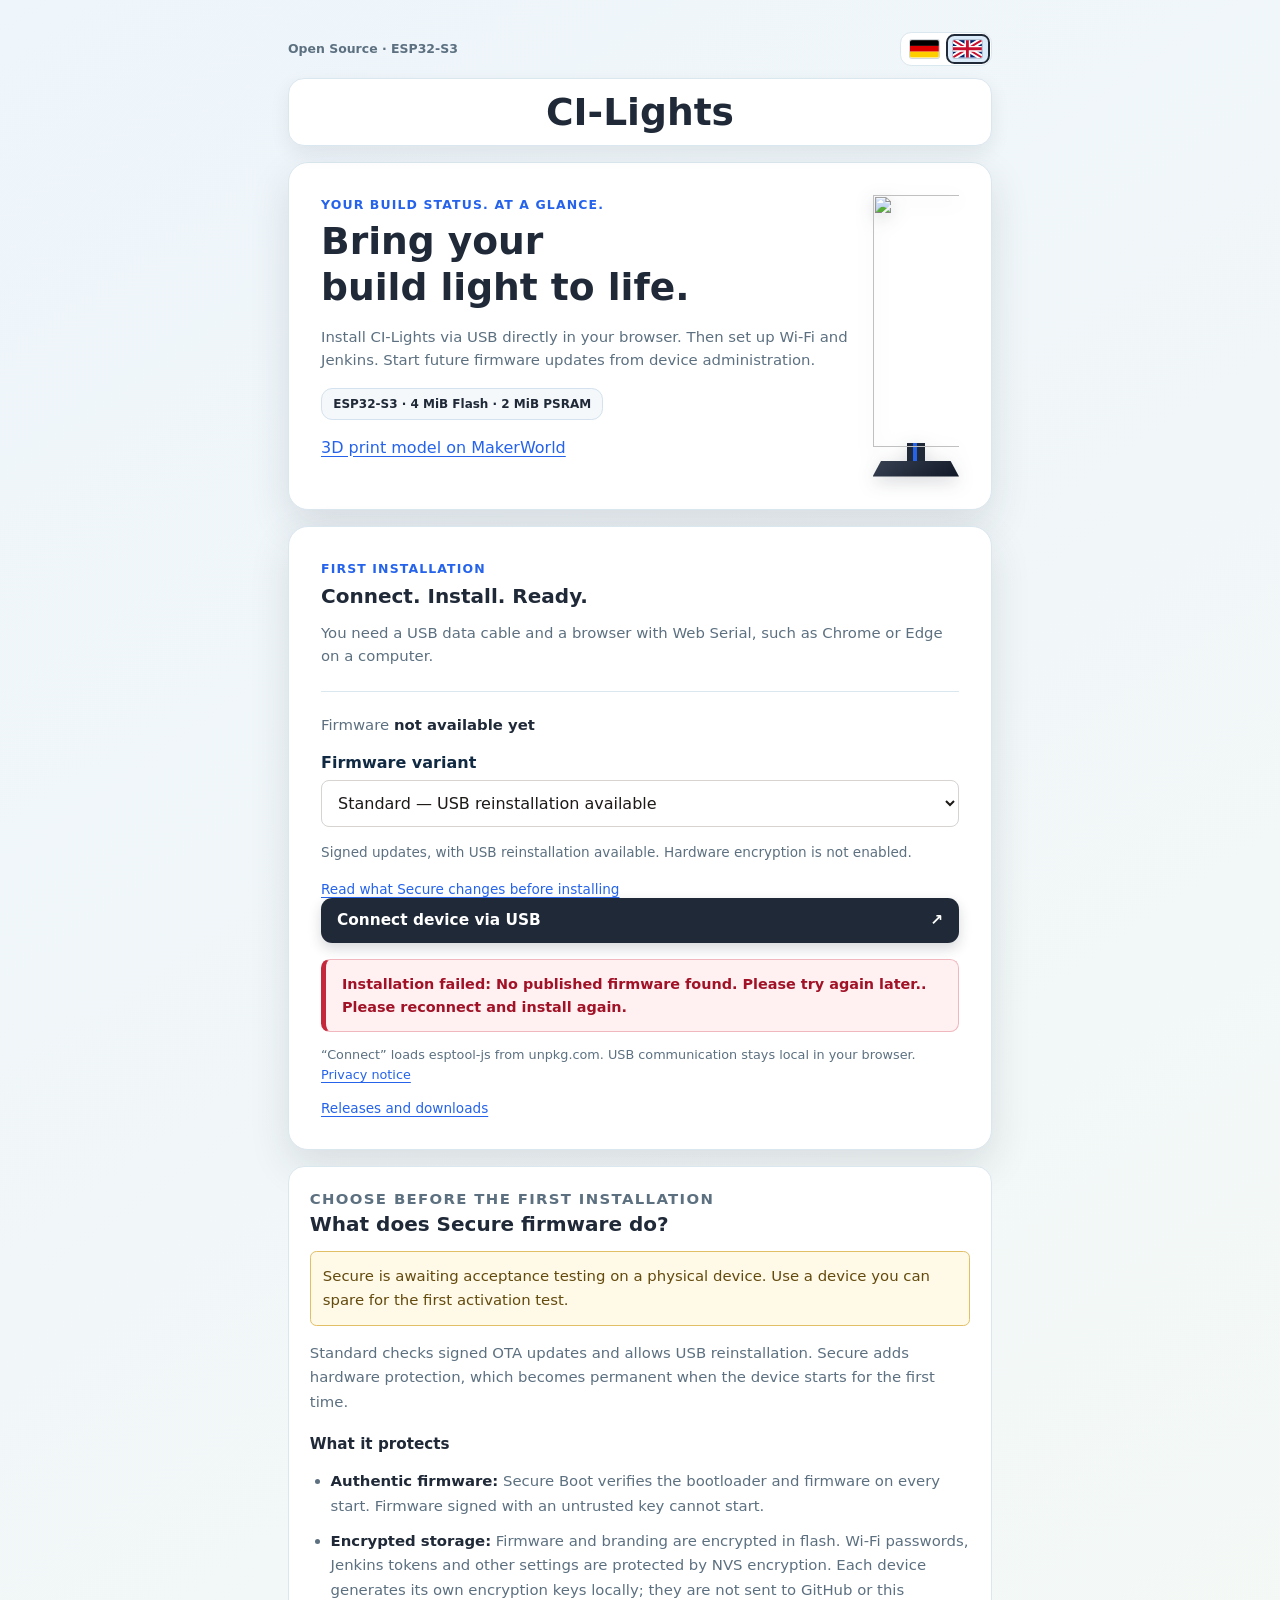
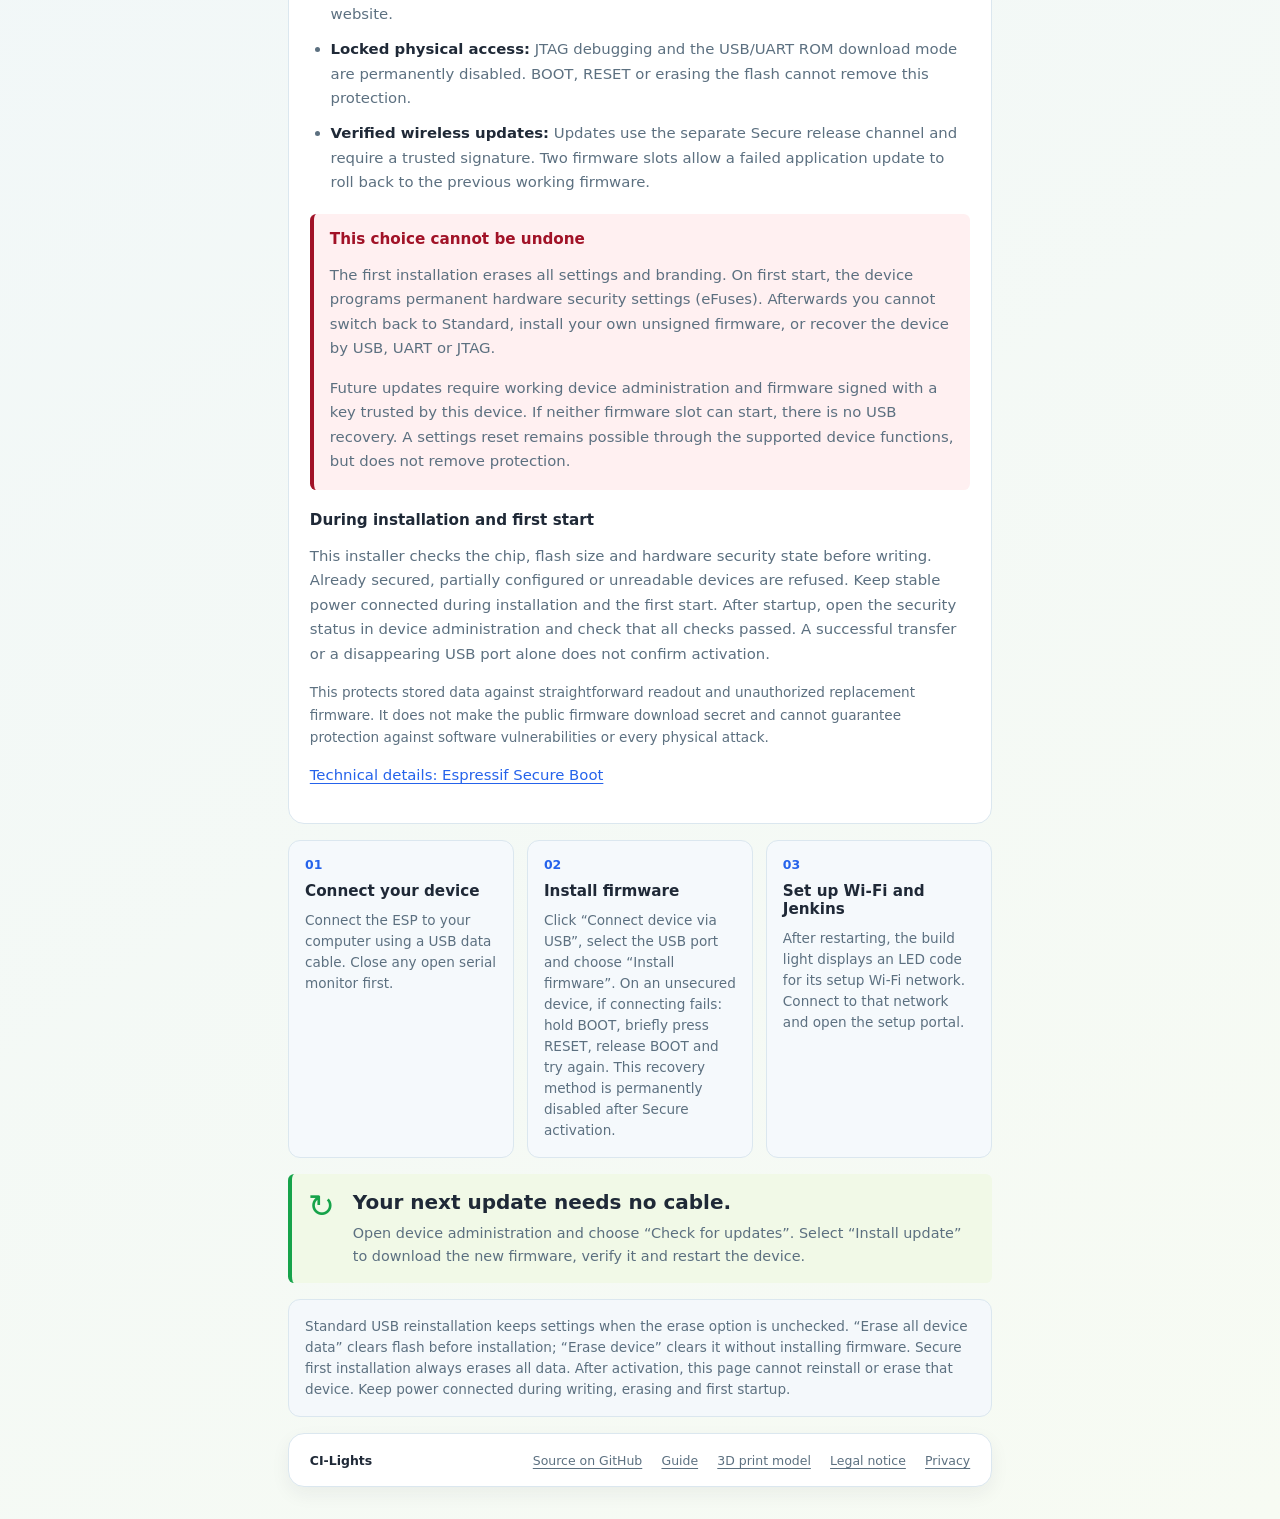
==== commit 3632b5d2: "Add secure firmware profiles and explained browser provisioning" ====
--- a/web-flasher/index.html
+++ b/web-flasher/index.html
@@ -26,6 +26,14 @@
       <div><p class="eyebrow" data-i18n="installEyebrow">First installation</p><h2 id="install-title" data-i18n="installTitle">Connect. Install. Ready.</h2><p data-i18n="installRequirements">You need a USB data cable and a browser with Web Serial, such as Chrome or Edge on a computer.</p></div>
       <div class="install-action">
         <p class="version">Firmware <strong id="firmware-version" data-i18n="loading">loading …</strong></p>
+        <label class="profile-label" for="firmware-profile" data-i18n="profileLabel">Firmware variant</label>
+        <select id="firmware-profile">
+          <option value="standard" data-i18n="profileStandard">Standard — USB reinstallation available</option>
+          <option value="secure" data-i18n="profileSecure">Secure — permanent protection, OTA updates only</option>
+        </select>
+        <p id="profile-description" class="erase-help" data-i18n="standardDescription">Signed updates, with USB recovery available.</p>
+        <a class="security-explanation-link" href="#security-explained" data-i18n="securityLearnMore">Read what Secure changes before installing</a>
+        <label id="secure-confirmation" class="erase-option" hidden><input id="confirm-secure" type="checkbox"> <span data-i18n="secureAcknowledgement">I accept permanent protection, erased settings and OTA-only updates without USB recovery.</span></label>
         <button id="connect" class="install-button" type="button" disabled><span data-i18n="connectButton">Connect device via USB</span> <span aria-hidden="true">↗</span></button>
         <div id="flash-controls" hidden>
           <label class="erase-option"><input id="erase" type="checkbox"> <span data-i18n="eraseOption">Erase all device data</span></label>
@@ -40,6 +48,28 @@
         <a id="release-link" href="https://github.com/WR-Design-Dev/CI-Lights/releases" target="_blank" rel="noopener" data-i18n="releases">Releases and downloads</a>
       </div>
     </section>
+    <section id="security-explained" class="security-info" aria-labelledby="security-title">
+      <p class="eyebrow" data-i18n="securityEyebrow">Choose before the first installation</p>
+      <h2 id="security-title" data-i18n="securityTitle">What does Secure firmware do?</h2>
+      <p class="security-test-status" data-i18n="securityTestStatus">Secure is awaiting acceptance testing on a physical device. Use a device you can spare for the first activation test.</p>
+      <p data-i18n="securityIntro">Standard checks signed OTA updates and allows USB reinstallation. Secure adds hardware protection, which becomes permanent when the device starts for the first time.</p>
+      <h3 data-i18n="securityProtectsTitle">What it protects</h3>
+      <ul>
+        <li data-i18n-html="securityBoot"><strong>Authentic firmware:</strong> Secure Boot verifies the bootloader and firmware on every start. Firmware signed with an untrusted key cannot start.</li>
+        <li data-i18n-html="securityFlash"><strong>Encrypted storage:</strong> Firmware and branding are encrypted in flash. Wi-Fi passwords, Jenkins tokens and other settings are protected by NVS encryption. Each device generates its own encryption keys locally; they are not sent to GitHub or this website.</li>
+        <li data-i18n-html="securityDebug"><strong>Locked physical access:</strong> JTAG debugging and the USB/UART ROM download mode are permanently disabled. BOOT, RESET or erasing the flash cannot remove this protection.</li>
+        <li data-i18n-html="securityUpdates"><strong>Verified wireless updates:</strong> Updates use the separate Secure release channel and require a trusted signature. Two firmware slots allow a failed application update to roll back to the previous working firmware.</li>
+      </ul>
+      <div class="security-permanent">
+        <h3 data-i18n="securityPermanentTitle">This choice cannot be undone</h3>
+        <p data-i18n="securityPermanent">The first installation erases all settings and branding. On first start, the device programs permanent hardware security settings (eFuses). Afterwards you cannot switch back to Standard, install your own unsigned firmware, or recover the device by USB, UART or JTAG.</p>
+        <p data-i18n="securityRecovery">Future updates require working device administration and firmware signed with a key trusted by this device. If neither firmware slot can start, there is no USB recovery. A settings reset remains possible through the supported device functions, but does not remove protection.</p>
+      </div>
+      <h3 data-i18n="securityFirstStartTitle">During installation and first start</h3>
+      <p data-i18n="securityFirstStart">This installer checks the chip, flash size and hardware security state before writing. Already secured, partially configured or unreadable devices are refused. Keep stable power connected during installation and the first start. After startup, open the security status in device administration and check that all checks passed. A successful transfer or a disappearing USB port alone does not confirm activation.</p>
+      <p class="security-limit" data-i18n="securityLimits">This protects stored data against straightforward readout and unauthorized replacement firmware. It does not make the public firmware download secret and cannot guarantee protection against software vulnerabilities or every physical attack.</p>
+      <p><a href="https://docs.espressif.com/projects/esp-idf/en/v6.1/esp32s3/security/secure-boot-v2.html" target="_blank" rel="noopener noreferrer" data-i18n="securityDocumentation">Technical details: Espressif Secure Boot</a></p>
+    </section>
     <section class="steps" aria-label="Setup instructions" data-i18n-aria-label="stepsLabel">
       <article><span class="step-number">01</span><h3 data-i18n="stepOneTitle">Connect your device</h3><p data-i18n="stepOneText">Connect the ESP to your computer using a USB data cable. Close any open serial monitor first.</p></article>
       <article><span class="step-number">02</span><h3 data-i18n="stepTwoTitle">Install firmware</h3><p data-i18n="stepTwoText">Click “Connect device via USB”, select the USB port and choose “Install firmware”. If connecting fails: hold BOOT, briefly press RESET, release BOOT and try again.</p></article>
--- a/web-flasher/styles.css
+++ b/web-flasher/styles.css
@@ -136,3 +136,18 @@
   .next-update { padding: .85rem; }
   footer { gap: .7rem 1rem; padding: 1rem; }
 }
+/* Firmware variant and permanent-protection acknowledgement. */
+.profile-label { display: block; margin-top: 1rem; font-weight: 600; }
+#firmware-profile { width: 100%; max-width: 100%; margin: .5rem 0; padding: .75rem; border: 1px solid #d6d3d1; border-radius: .5rem; background: white; color: #1c1917; font: inherit; }
+#secure-confirmation { align-items: flex-start; margin: 1rem 0; line-height: 1.5; }
+.security-info { margin: 1rem 0; padding: 1.3rem; border: 1px solid var(--line); border-radius: 1rem; background: #fff; scroll-margin-top: 1rem; }
+.security-info h3 { margin-top: 1.3rem; }
+.security-info p, .security-info li { color: var(--muted); font-size: .93rem; line-height: 1.65; }
+.security-info ul { padding-left: 1.3rem; }
+.security-info li + li { margin-top: .65rem; }
+.security-info strong { color: var(--navy); }
+.security-permanent { margin-top: 1.2rem; padding: 1rem; border-left: .3rem solid #a11227; border-radius: .4rem; background: #fff0f1; }
+.security-permanent h3 { margin-top: 0; color: #a11227; }
+.security-permanent p:last-child { margin-bottom: 0; }
+.security-info .security-limit { font-size: .85rem; }
+.security-info .security-test-status { padding: .75rem; border: 1px solid #e1bf66; border-radius: .4rem; background: #fff9e8; color: #634a0d; }
